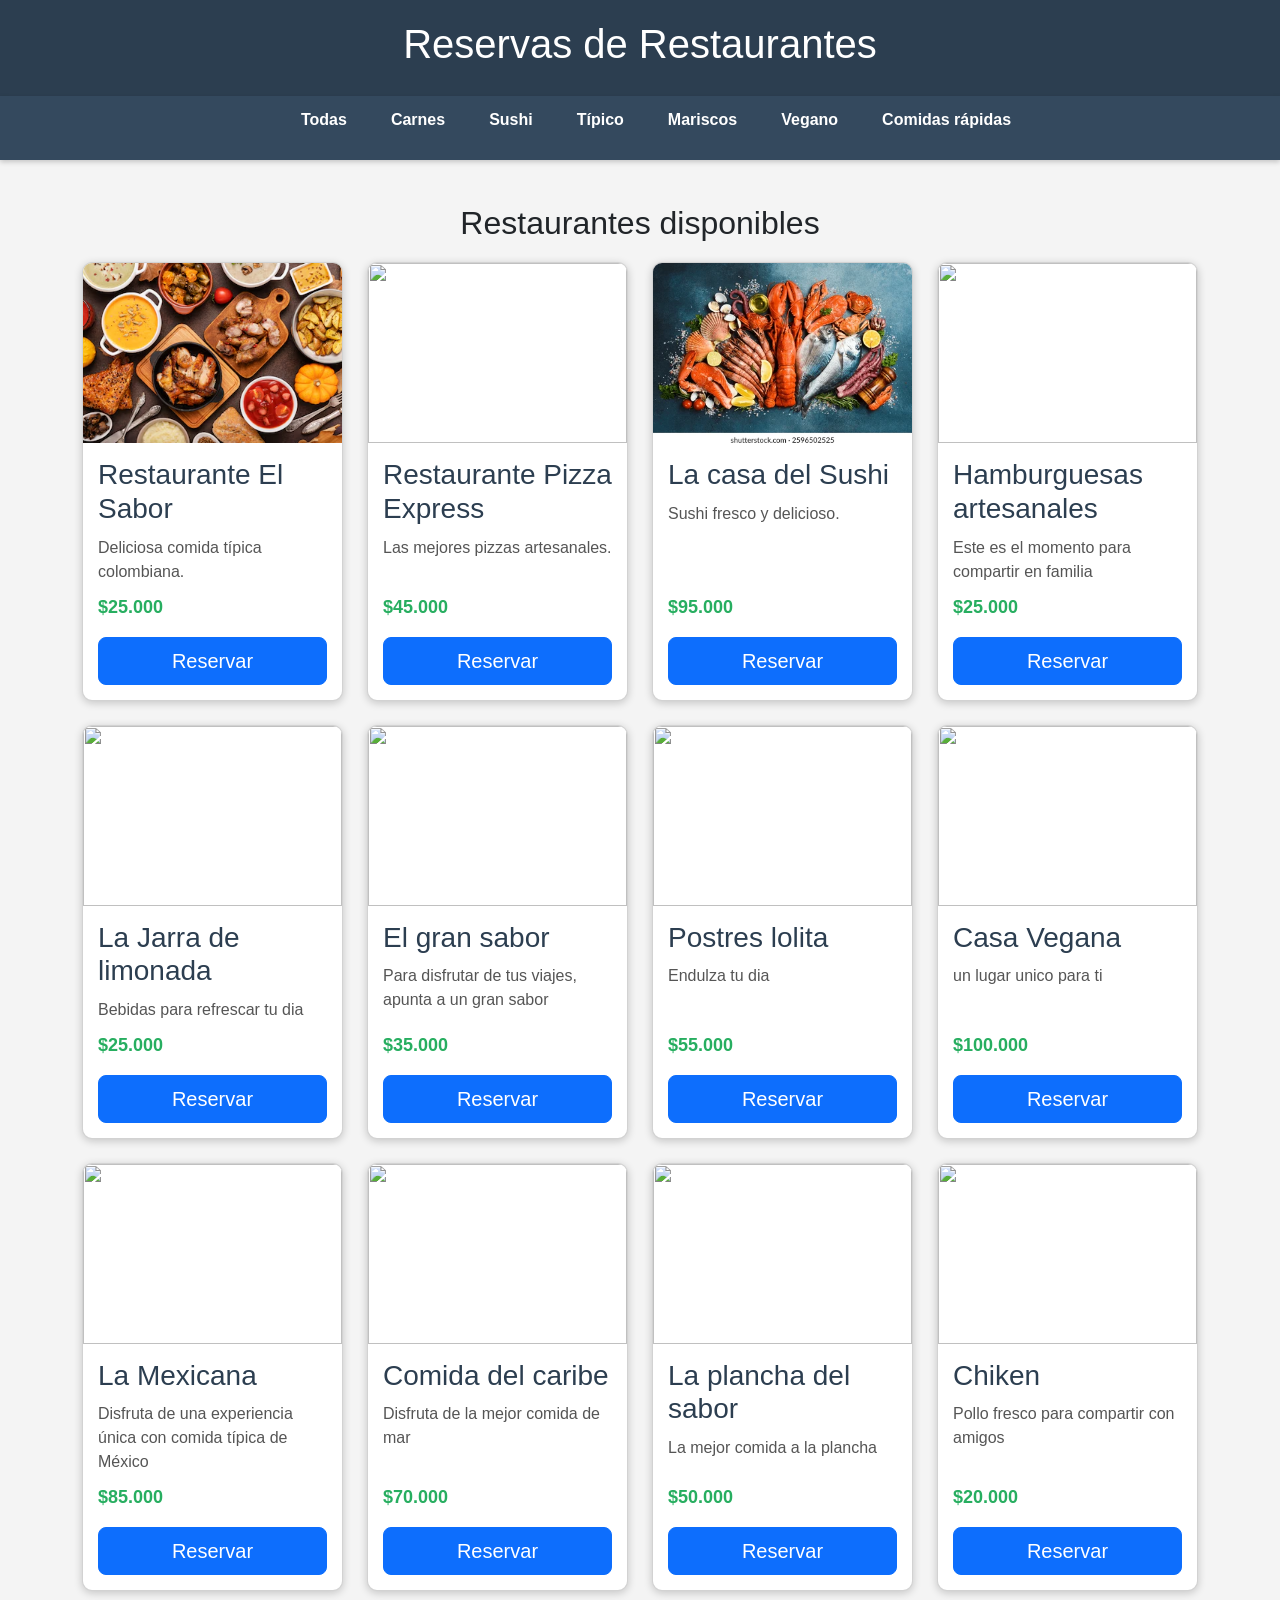
==== mi pagina/index.html @ 43543473 "formulario" ====
<!DOCTYPE html>
<html lang="es">
<head>
    <meta charset="UTF-8">
    <title>Reservas de Restaurantes</title>

    <link href="https://cdn.jsdelivr.net/npm/bootstrap@5.2.3/dist/css/bootstrap.min.css" rel="stylesheet">
    <link rel="stylesheet" href="styles.css">
</head>

<body>

<header>
    <h1>Reservas de Restaurantes</h1>
</header>

<nav>
    <ul class="menu">
        <li><a href="#">Todas</a></li>
        <li><a href="#">Carnes</a></li>
        <li><a href="#">Sushi</a></li>
        <li><a href="#">Típico</a></li>
        <li><a href="#">Mariscos</a></li>
        <li><a href="#">Vegano</a></li>
        <li><a href="#">Comidas rápidas</a></li>
    </ul>
</nav>

<section class="container mt-4">
    <h2>Restaurantes disponibles</h2>

    <div class="row g-4">

        <!-- CARD -->
        <div class="col-12 col-sm-6 col-md-4 col-lg-3">
            <div class="card custom-card">
                <img src="../multimedia/sabor.avif">
                <div class="card-body">
                    <h3>Restaurante El Sabor</h3>
                    <p class="descripcion">Deliciosa comida típica colombiana.</p>
                    <p class="precio">$25.000</p>
                    <!-- ../formulario_reserva/ sube una carpeta y entra a formulario_reserva -->
                    <a href="../formulario_reserva/reserva.html" class="btn btn-primary btn-lg">Reservar</a>
                </div>
            </div>
        </div>

        <!-- CARD -->
        <div class="col-12 col-sm-6 col-md-4 col-lg-3">
            <div class="card custom-card">
                <img src="https://via.placeholder.com/300x200">
                <div class="card-body">
                    <h3>Restaurante Pizza Express</h3>
                    <p class="descripcion">Las mejores pizzas artesanales.</p>
                    <p class="precio">$45.000</p>
                    <a href="../multimedia/pizza.webp" class="btn btn-primary btn-lg">Reservar</a>
                </div>
            </div>
        </div>

        <!-- CARD -->
        <div class="col-12 col-sm-6 col-md-4 col-lg-3">
            <div class="card custom-card">
                <img src="../multimedia/mariscos.webp">
                <div class="card-body">
                    <h3>La casa del Sushi</h3>
                    <p class="descripcion">Sushi fresco y delicioso.</p>
                    <p class="precio">$95.000</p>
                    <a href="../formulario_reserva/reserva.html" class="btn btn-primary btn-lg">Reservar</a>
                </div>
            </div>
        </div>

        <div class="col-12 col-sm-6 col-md-4 col-lg-3">
            <div class="card custom-card">
                <img src="https://via.placeholder.com/300x200">
                <div class="card-body">
                    <h3>Hamburguesas artesanales</h3>
                    <p class="descripcion">Este es el momento para compartir en familia</p>
                    <p class="precio">$25.000</p>
                    <a href="../formulario_reserva/reserva.html" class="btn btn-primary btn-lg">Reservar</a>
                </div>
            </div>
        </div>

        <div class="col-12 col-sm-6 col-md-4 col-lg-3">
            <div class="card custom-card">
                <img src="https://via.placeholder.com/300x200">
                <div class="card-body">
                    <h3>La Jarra de limonada</h3>
                    <p class="descripcion">Bebidas para refrescar tu dia</p>
                    <p class="precio">$25.000</p>
                    <a href="../formulario_reserva/reserva.html" class="btn btn-primary btn-lg">Reservar</a>
                </div>
            </div>
        </div>

        <div class="col-12 col-sm-6 col-md-4 col-lg-3">
            <div class="card custom-card">
                <img src="https://via.placeholder.com/300x200">
                <div class="card-body">
                    <h3>El gran sabor</h3>
                    <p class="descripcion">Para disfrutar de tus viajes, apunta a un gran sabor</p>
                    <p class="precio">$35.000</p>
                    <a href="../formulario_reserva/reserva.html" class="btn btn-primary btn-lg">Reservar</a>
                </div>
            </div>
        </div>

        <div class="col-12 col-sm-6 col-md-4 col-lg-3">
            <div class="card custom-card">
                <img src="https://via.placeholder.com/300x200">
                <div class="card-body">
                    <h3>Postres lolita</h3>
                    <p class="descripcion">Endulza tu dia</p>
                    <p class="precio">$55.000</p>
                    <a href="../formulario_reserva/reserva.html" class="btn btn-primary btn-lg">Reservar</a>
                </div>
            </div>
        </div>

        <div class="col-12 col-sm-6 col-md-4 col-lg-3">
            <div class="card custom-card">
                <img src="https://via.placeholder.com/300x200">
                <div class="card-body">
                    <h3>Casa Vegana</h3>
                    <p class="descripcion">un lugar unico para ti</p>
                    <p class="precio">$100.000</p>
                    <a href="../formulario_reserva/reserva.html" class="btn btn-primary btn-lg">Reservar</a>
                </div>
            </div>
        </div>

        <div class="col-12 col-sm-6 col-md-4 col-lg-3">
            <div class="card custom-card">
                <img src="https://via.placeholder.com/300x200">
                <div class="card-body">
                    <h3>La Mexicana</h3>
                    <p class="descripcion">Disfruta de una experiencia única con comida típica de México</p>
                    <p class="precio">$85.000</p>
                    <a href="../formulario_reserva/reserva.html" class="btn btn-primary btn-lg">Reservar</a>
                </div>
            </div>
        </div>

        <div class="col-12 col-sm-6 col-md-4 col-lg-3">
            <div class="card custom-card">
                <img src="https://via.placeholder.com/300x200">
                <div class="card-body">
                    <h3>Comida del caribe</h3>
                    <p class="descripcion">Disfruta de la mejor comida de mar</p>
                    <p class="precio">$70.000</p>
                    <a href="../formulario_reserva/reserva.html" class="btn btn-primary btn-lg">Reservar</a>
                </div>
            </div>
        </div>

        <div class="col-12 col-sm-6 col-md-4 col-lg-3">
            <div class="card custom-card">
                <img src="https://via.placeholder.com/300x200">
                <div class="card-body">
                    <h3>La plancha del sabor</h3>
                    <p class="descripcion">La mejor comida a la plancha</p>
                    <p class="precio">$50.000</p>
                    <a href="../formulario_reserva/reserva.html" class="btn btn-primary btn-lg">Reservar</a>
                </div>
            </div>
        </div>

        <div class="col-12 col-sm-6 col-md-4 col-lg-3">
            <div class="card custom-card">
                <img src="https://via.placeholder.com/300x200">
                <div class="card-body">
                    <h3>Chiken</h3>
                    <p class="descripcion">Pollo fresco para compartir con amigos</p>
                    <p class="precio">$20.000</p>
                    <a href="../formulario_reserva/reserva.html" class="btn btn-primary btn-lg">Reservar</a>
                </div>
            </div>
        </div>

    </div>
</section>

</body>
</html>
---- mi pagina/styles.css ----
/* RESET */
*{
    margin: 0;
    padding: 0;
    box-sizing: border-box;
}

body {
    font-family: Arial, sans-serif;
    background-color: #f4f4f4;
}

/* HEADER */
header {
    background-color: #2c3e50;
    color: white;
    padding: 20px;
    text-align: center;
}

/* NAV */
nav {
    background-color: #34495e;
    padding: 12px 0;
    box-shadow: 0 2px 5px rgba(0,0,0,0.2);
}

.menu {
    list-style: none;
    display: flex;
    justify-content: center;
    gap: 20px;
}

.menu a {
    text-decoration: none;
    color: white;
    font-weight: bold;
    padding: 8px 12px;
    border-radius: 5px;
    transition: 0.3s;
}

.menu a:hover {
    background-color: cadetblue;
    color: #2c3e50;
}

/* SECCIÓN */
section {
    padding: 20px;
}

h2 {
    text-align: center;
    margin-bottom: 20px;
}


.custom-card {
    background-color: white;
    border-radius: 10px;
    overflow: hidden;
    box-shadow: 0 2px 8px rgba(0,0,0,0.2);
    transition: transform 0.3s;

    /* CLAVE PARA IGUALAR TODO */
    height: 100%;
    display: flex;
    flex-direction: column;
}

.custom-card:hover {
    transform: scale(1.05);
}


.custom-card img {
    width: 100%;
    height: 180px;          /* TODAS MISMA ALTURA */
    object-fit: cover;      /* recorta sin deformar */
}

/* CONTENIDO */
.card-body {
    padding: 15px;

    /* CLAVE */
    flex-grow: 1;
    display: flex;
    flex-direction: column;
}

/* TITULO */
.card-body h3 {
    margin: 0;
    color: #2c3e50;
}

/* DESCRIPCIÓN */
.descripcion {
    color: #555;
    margin: 10px 0;
}

/* PRECIO SIEMPRE ABAJO */
.precio {
    font-weight: bold;
    color: #27ae60;
    font-size: 18px;

    margin-top: auto; /* empuja hacia abajo */
}
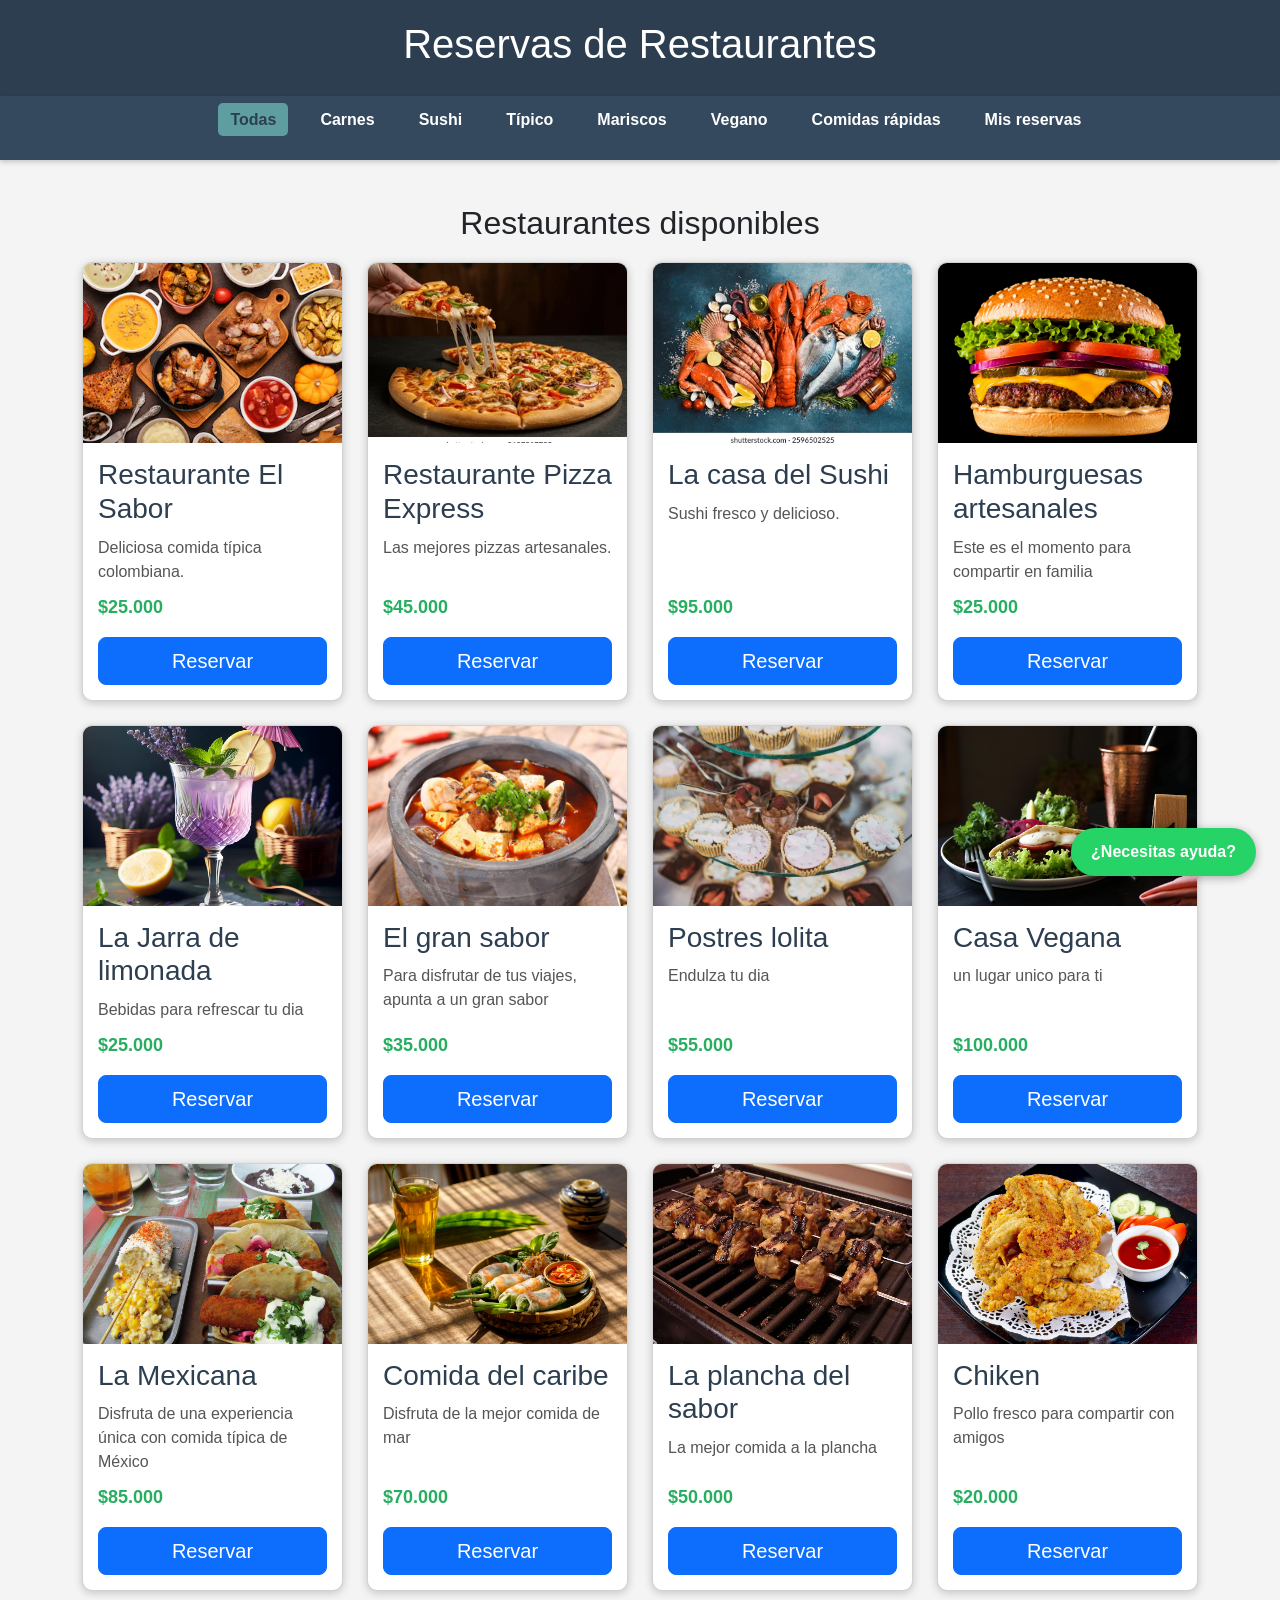
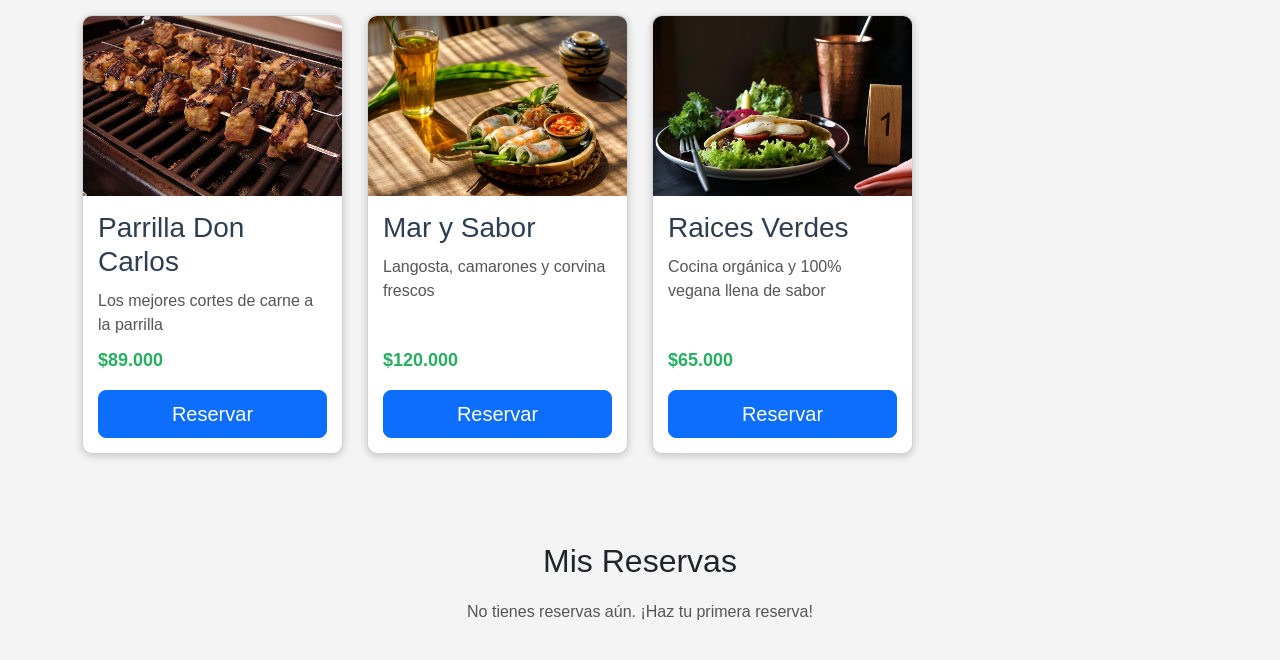
==== commit c8d53706: "pagina terminada" ====
--- a/mi pagina/index.html
+++ b/mi pagina/index.html
@@ -16,50 +16,48 @@
 
 <nav>
     <ul class="menu">
-        <li><a href="#">Todas</a></li>
-        <li><a href="#">Carnes</a></li>
-        <li><a href="#">Sushi</a></li>
-        <li><a href="#">Típico</a></li>
-        <li><a href="#">Mariscos</a></li>
-        <li><a href="#">Vegano</a></li>
-        <li><a href="#">Comidas rápidas</a></li>
+        <li><a href="#" data-categoria="todas" class="activo">Todas</a></li>
+        <li><a href="#" data-categoria="carnes">Carnes</a></li>
+        <li><a href="#" data-categoria="sushi">Sushi</a></li>
+        <li><a href="#" data-categoria="tipico">Típico</a></li>
+        <li><a href="#" data-categoria="mariscos">Mariscos</a></li>
+        <li><a href="#" data-categoria="vegano">Vegano</a></li>
+        <li><a href="#" data-categoria="rapidas">Comidas rápidas</a></li>
+        <li><a href="#mis-reservas">Mis reservas</a></li>
     </ul>
 </nav>
 
+<!-- RESTAURANTES -->
 <section class="container mt-4">
     <h2>Restaurantes disponibles</h2>
 
-    <div class="row g-4">
-
-        <!-- CARD -->
-        <div class="col-12 col-sm-6 col-md-4 col-lg-3">
+    <div class="row g-4" id="lista-restaurantes">
+
+        <div class="col-12 col-sm-6 col-md-4 col-lg-3" data-categoria="tipico">
             <div class="card custom-card">
                 <img src="../multimedia/sabor.avif">
                 <div class="card-body">
                     <h3>Restaurante El Sabor</h3>
                     <p class="descripcion">Deliciosa comida típica colombiana.</p>
                     <p class="precio">$25.000</p>
-                    <!-- ../formulario_reserva/ sube una carpeta y entra a formulario_reserva -->
-                    <a href="../formulario_reserva/reserva.html" class="btn btn-primary btn-lg">Reservar</a>
-                </div>
-            </div>
-        </div>
-
-        <!-- CARD -->
-        <div class="col-12 col-sm-6 col-md-4 col-lg-3">
-            <div class="card custom-card">
-                <img src="https://via.placeholder.com/300x200">
+                    <a href="../formulario_reserva/reserva.html" class="btn btn-primary btn-lg">Reservar</a>
+                </div>
+            </div>
+        </div>
+
+        <div class="col-12 col-sm-6 col-md-4 col-lg-3" data-categoria="rapidas">
+            <div class="card custom-card">
+                <img src="../multimedia/pizza.webp">
                 <div class="card-body">
                     <h3>Restaurante Pizza Express</h3>
                     <p class="descripcion">Las mejores pizzas artesanales.</p>
                     <p class="precio">$45.000</p>
-                    <a href="../multimedia/pizza.webp" class="btn btn-primary btn-lg">Reservar</a>
-                </div>
-            </div>
-        </div>
-
-        <!-- CARD -->
-        <div class="col-12 col-sm-6 col-md-4 col-lg-3">
+                    <a href="../formulario_reserva/reserva.html" class="btn btn-primary btn-lg">Reservar</a>
+                </div>
+            </div>
+        </div>
+
+        <div class="col-12 col-sm-6 col-md-4 col-lg-3" data-categoria="sushi">
             <div class="card custom-card">
                 <img src="../multimedia/mariscos.webp">
                 <div class="card-body">
@@ -71,9 +69,9 @@
             </div>
         </div>
 
-        <div class="col-12 col-sm-6 col-md-4 col-lg-3">
-            <div class="card custom-card">
-                <img src="https://via.placeholder.com/300x200">
+        <div class="col-12 col-sm-6 col-md-4 col-lg-3" data-categoria="rapidas">
+            <div class="card custom-card">
+                <img src="../multimedia/hamburguesa.png">
                 <div class="card-body">
                     <h3>Hamburguesas artesanales</h3>
                     <p class="descripcion">Este es el momento para compartir en familia</p>
@@ -83,9 +81,9 @@
             </div>
         </div>
 
-        <div class="col-12 col-sm-6 col-md-4 col-lg-3">
-            <div class="card custom-card">
-                <img src="https://via.placeholder.com/300x200">
+        <div class="col-12 col-sm-6 col-md-4 col-lg-3" data-categoria="rapidas">
+            <div class="card custom-card">
+                <img src="../multimedia/limonada.jpg">
                 <div class="card-body">
                     <h3>La Jarra de limonada</h3>
                     <p class="descripcion">Bebidas para refrescar tu dia</p>
@@ -95,9 +93,9 @@
             </div>
         </div>
 
-        <div class="col-12 col-sm-6 col-md-4 col-lg-3">
-            <div class="card custom-card">
-                <img src="https://via.placeholder.com/300x200">
+        <div class="col-12 col-sm-6 col-md-4 col-lg-3" data-categoria="tipico">
+            <div class="card custom-card">
+                <img src="../multimedia/frijoles.jpg">
                 <div class="card-body">
                     <h3>El gran sabor</h3>
                     <p class="descripcion">Para disfrutar de tus viajes, apunta a un gran sabor</p>
@@ -107,9 +105,9 @@
             </div>
         </div>
 
-        <div class="col-12 col-sm-6 col-md-4 col-lg-3">
-            <div class="card custom-card">
-                <img src="https://via.placeholder.com/300x200">
+        <div class="col-12 col-sm-6 col-md-4 col-lg-3" data-categoria="sushi">
+            <div class="card custom-card">
+                <img src="../multimedia/postres.jpg">
                 <div class="card-body">
                     <h3>Postres lolita</h3>
                     <p class="descripcion">Endulza tu dia</p>
@@ -119,9 +117,9 @@
             </div>
         </div>
 
-        <div class="col-12 col-sm-6 col-md-4 col-lg-3">
-            <div class="card custom-card">
-                <img src="https://via.placeholder.com/300x200">
+        <div class="col-12 col-sm-6 col-md-4 col-lg-3" data-categoria="vegano">
+            <div class="card custom-card">
+                <img src="../multimedia/vegana.jpg">
                 <div class="card-body">
                     <h3>Casa Vegana</h3>
                     <p class="descripcion">un lugar unico para ti</p>
@@ -131,9 +129,9 @@
             </div>
         </div>
 
-        <div class="col-12 col-sm-6 col-md-4 col-lg-3">
-            <div class="card custom-card">
-                <img src="https://via.placeholder.com/300x200">
+        <div class="col-12 col-sm-6 col-md-4 col-lg-3" data-categoria="tipico">
+            <div class="card custom-card">
+                <img src="../multimedia/mexicana.jpg">
                 <div class="card-body">
                     <h3>La Mexicana</h3>
                     <p class="descripcion">Disfruta de una experiencia única con comida típica de México</p>
@@ -143,9 +141,9 @@
             </div>
         </div>
 
-        <div class="col-12 col-sm-6 col-md-4 col-lg-3">
-            <div class="card custom-card">
-                <img src="https://via.placeholder.com/300x200">
+        <div class="col-12 col-sm-6 col-md-4 col-lg-3" data-categoria="mariscos">
+            <div class="card custom-card">
+                <img src="../multimedia/caribe.jpg">
                 <div class="card-body">
                     <h3>Comida del caribe</h3>
                     <p class="descripcion">Disfruta de la mejor comida de mar</p>
@@ -155,9 +153,9 @@
             </div>
         </div>
 
-        <div class="col-12 col-sm-6 col-md-4 col-lg-3">
-            <div class="card custom-card">
-                <img src="https://via.placeholder.com/300x200">
+        <div class="col-12 col-sm-6 col-md-4 col-lg-3" data-categoria="carnes">
+            <div class="card custom-card">
+                <img src="../multimedia/plancha.jpg">
                 <div class="card-body">
                     <h3>La plancha del sabor</h3>
                     <p class="descripcion">La mejor comida a la plancha</p>
@@ -167,9 +165,9 @@
             </div>
         </div>
 
-        <div class="col-12 col-sm-6 col-md-4 col-lg-3">
-            <div class="card custom-card">
-                <img src="https://via.placeholder.com/300x200">
+        <div class="col-12 col-sm-6 col-md-4 col-lg-3" data-categoria="rapidas">
+            <div class="card custom-card">
+                <img src="../multimedia/pollo.jpg">
                 <div class="card-body">
                     <h3>Chiken</h3>
                     <p class="descripcion">Pollo fresco para compartir con amigos</p>
@@ -179,8 +177,74 @@
             </div>
         </div>
 
+    
+
+        <div class="col-12 col-sm-6 col-md-4 col-lg-3" data-categoria="carnes">
+            <div class="card custom-card">
+                <img src="../multimedia/plancha.jpg">
+                <div class="card-body">
+                    <h3>Parrilla Don Carlos</h3>
+                    <p class="descripcion">Los mejores cortes de carne a la parrilla</p>
+                    <p class="precio">$89.000</p>
+                    <a href="../formulario_reserva/reserva.html" class="btn btn-primary btn-lg">Reservar</a>
+                </div>
+            </div>
+        </div>
+
+        <div class="col-12 col-sm-6 col-md-4 col-lg-3" data-categoria="mariscos">
+            <div class="card custom-card">
+                <img src="../multimedia/caribe.jpg">
+                <div class="card-body">
+                    <h3>Mar y Sabor</h3>
+                    <p class="descripcion">Langosta, camarones y corvina frescos</p>
+                    <p class="precio">$120.000</p>
+                    <a href="../formulario_reserva/reserva.html" class="btn btn-primary btn-lg">Reservar</a>
+                </div>
+            </div>
+        </div>
+
+        <div class="col-12 col-sm-6 col-md-4 col-lg-3" data-categoria="vegano">
+            <div class="card custom-card">
+                <img src="../multimedia/vegana.jpg">
+                <div class="card-body">
+                    <h3>Raices Verdes</h3>
+                    <p class="descripcion">Cocina orgánica y 100% vegana llena de sabor</p>
+                    <p class="precio">$65.000</p>
+                    <a href="../formulario_reserva/reserva.html" class="btn btn-primary btn-lg">Reservar</a>
+                </div>
+            </div>
+        </div>
+
+    </div>
+
+    <!-- Mensaje cuando no hay resultados en esa categoría -->
+    <p id="sin-resultados" style="display:none; text-align:center; margin-top:30px; color:#555;">
+        No hay restaurantes en esta categoría.
+    </p>
+
+</section>
+
+
+<!-- SECCIÓN MIS RESERVAS -->
+<section class="container mt-5" id="mis-reservas">
+    <h2>Mis Reservas</h2>
+    <div id="contenedor-reservas">
+        <p id="sin-reservas" style="text-align:center; color:#555; margin-top:20px;">
+            No tienes reservas aún. ¡Haz tu primera reserva!
+        </p>
     </div>
 </section>
 
+
+<a href="https://wa.me/573007279334?text=Hola%2C%20necesito%20ayuda%20con%20mi%20reserva"
+   target="_blank"
+   class="boton-whatsapp">
+¿Necesitas ayuda?
+</a>
+
+
+<script src="https://cdn.jsdelivr.net/npm/bootstrap@5.2.3/dist/js/bootstrap.bundle.min.js"></script>
+<script src="styles.js"></script>
+
 </body>
 </html>
--- a/mi pagina/styles.css
+++ b/mi pagina/styles.css
@@ -46,6 +46,12 @@
     color: #2c3e50;
 }
 
+/* Resalta el enlace activo del nav */
+.menu a.activo {
+    background-color: cadetblue;
+    color: #2c3e50;
+}
+
 /* SECCIÓN */
 section {
     padding: 20px;
@@ -56,15 +62,12 @@
     margin-bottom: 20px;
 }
 
-
 .custom-card {
     background-color: white;
     border-radius: 10px;
     overflow: hidden;
     box-shadow: 0 2px 8px rgba(0,0,0,0.2);
     transition: transform 0.3s;
-
-    /* CLAVE PARA IGUALAR TODO */
     height: 100%;
     display: flex;
     flex-direction: column;
@@ -74,18 +77,15 @@
     transform: scale(1.05);
 }
 
-
 .custom-card img {
     width: 100%;
-    height: 180px;          /* TODAS MISMA ALTURA */
-    object-fit: cover;      /* recorta sin deformar */
+    height: 180px;
+    object-fit: cover;
 }
 
 /* CONTENIDO */
 .card-body {
     padding: 15px;
-
-    /* CLAVE */
     flex-grow: 1;
     display: flex;
     flex-direction: column;
@@ -103,12 +103,71 @@
     margin: 10px 0;
 }
 
-/* PRECIO SIEMPRE ABAJO */
 .precio {
     font-weight: bold;
     color: #27ae60;
     font-size: 18px;
-
-    margin-top: auto; /* empuja hacia abajo */
+    margin-top: auto;
 }
 
+
+/* ==============================
+   MIS RESERVAS
+   ============================== */
+.tarjeta-reserva {
+    background-color: white;
+    border-radius: 10px;
+    box-shadow: 0 2px 8px rgba(0,0,0,0.2);
+    padding: 20px;
+    margin-bottom: 15px;
+    display: flex;
+    justify-content: space-between;
+    align-items: center;
+    flex-wrap: wrap;
+    gap: 10px;
+}
+
+.tarjeta-reserva p {
+    margin: 4px 0;
+    color: #2c3e50;
+}
+
+.btn-eliminar {
+    background-color: #e74c3c;
+    color: white;
+    border: none;
+    padding: 8px 16px;
+    border-radius: 5px;
+    cursor: pointer;
+    font-weight: bold;
+    transition: 0.3s;
+}
+
+.btn-eliminar:hover {
+    background-color: #c0392b;
+}
+
+
+/* ==============================
+   BOTÓN WHATSAPP
+   ============================== */
+.boton-whatsapp {
+    position: fixed;
+    bottom: 24px;
+    right: 24px;
+    background-color: #25d366;
+    color: white;
+    font-weight: bold;
+    padding: 12px 20px;
+    border-radius: 50px;
+    text-decoration: none;
+    box-shadow: 0 2px 10px rgba(0,0,0,0.3);
+    transition: 0.3s;
+    z-index: 999;
+}
+
+.boton-whatsapp:hover {
+    background-color: #1ebe57;
+    color: white;
+    transform: scale(1.05);
+}
